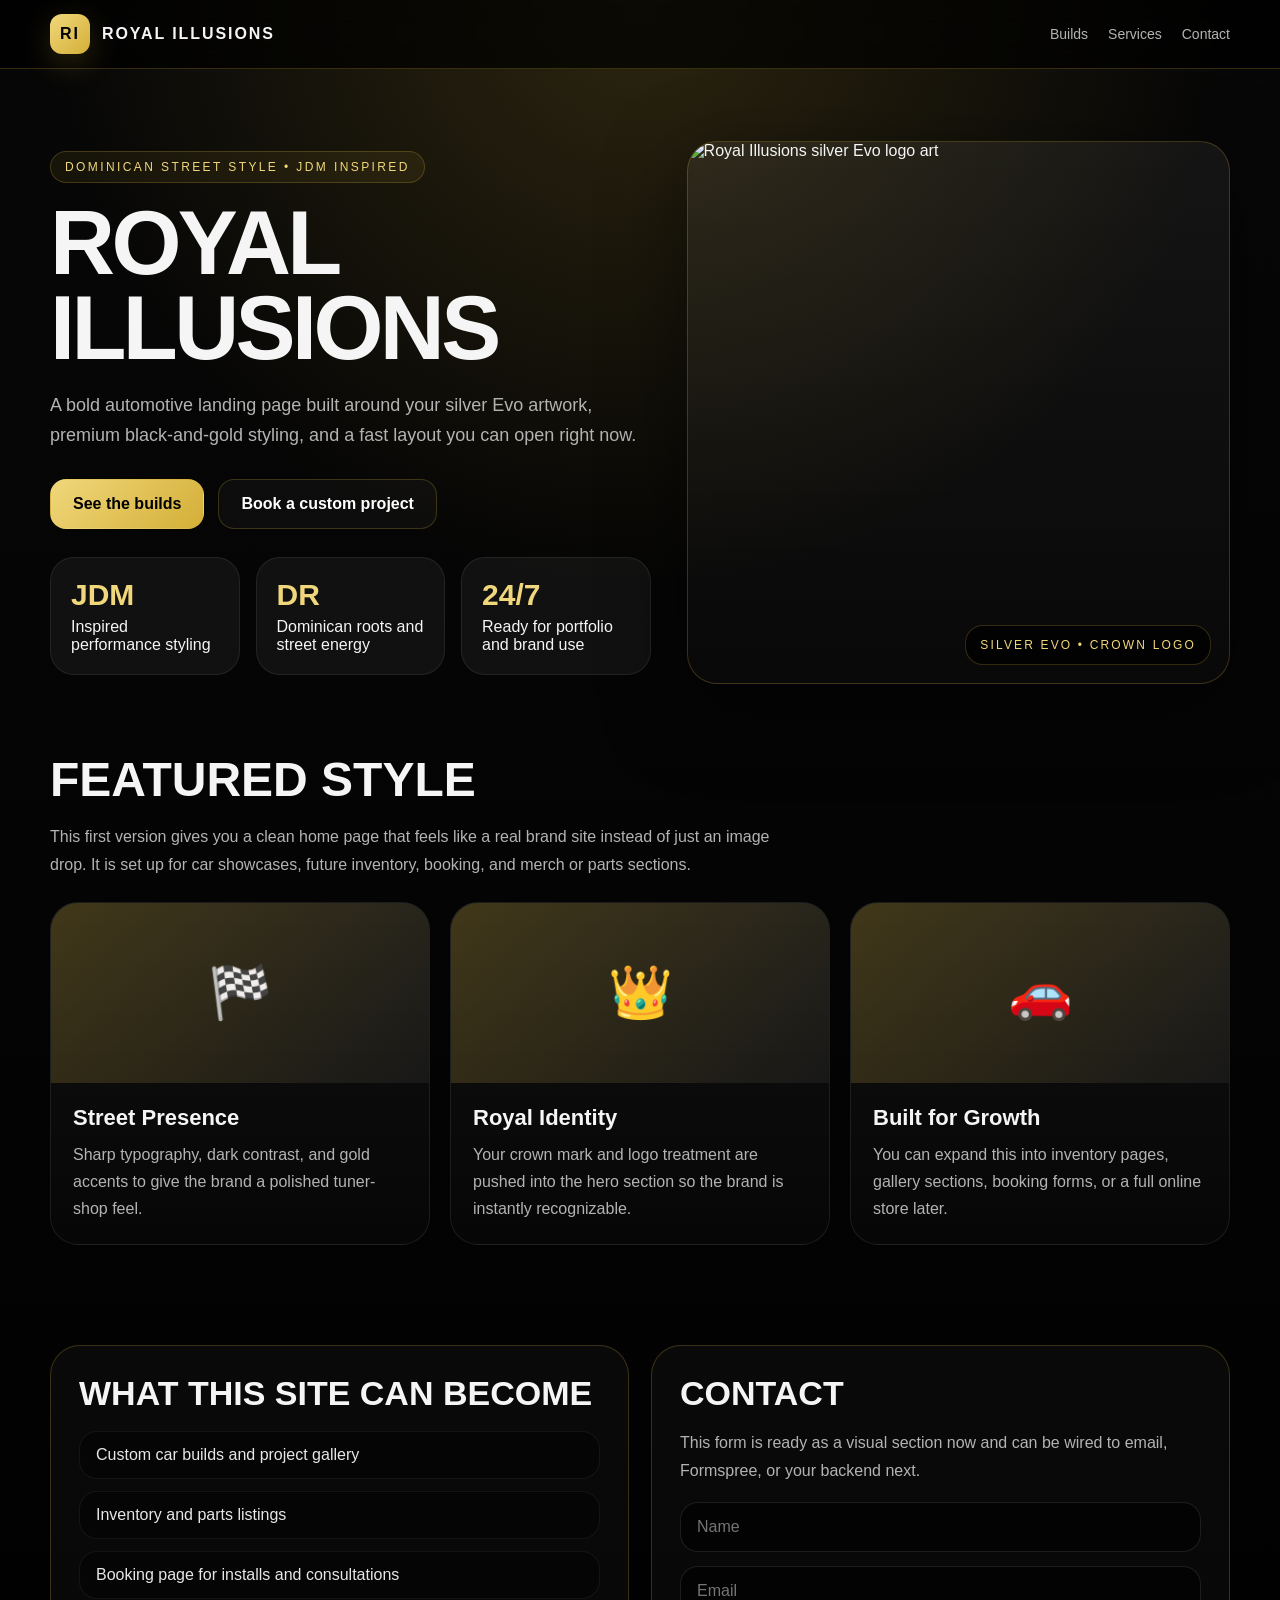
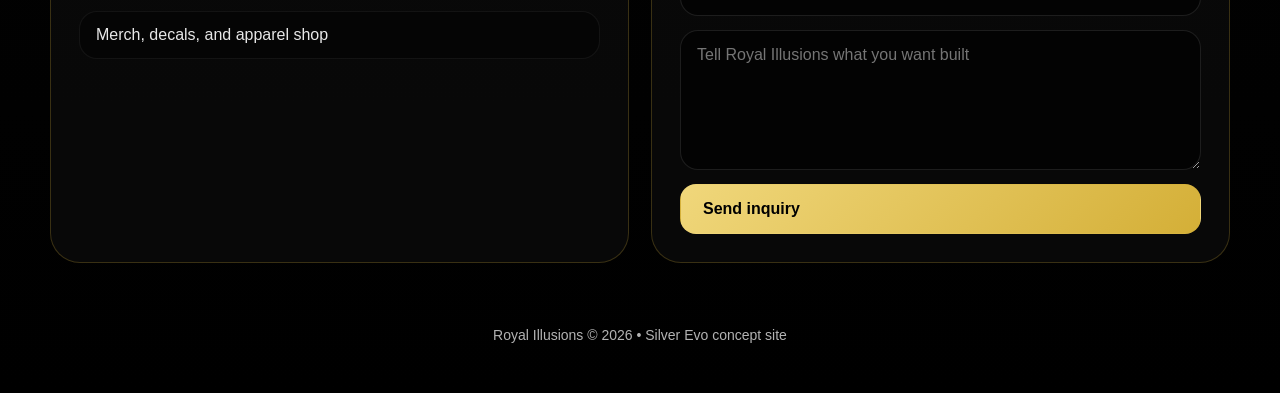
==== index.html @ 1858a814 "Add files via upload" ====
<!DOCTYPE html>
<html lang="en">
<head>
  <meta charset="UTF-8" />
  <meta name="viewport" content="width=device-width, initial-scale=1.0" />
  <title>Royal Illusions</title>
  <style>
    :root {
      --bg: #050505;
      --panel: rgba(255,255,255,0.05);
      --gold: #d4af37;
      --gold-soft: #f0d77b;
      --text: #f5f5f5;
      --muted: #b3b3b3;
      --line: rgba(212,175,55,0.24);
    }
    * { box-sizing: border-box; }
    html { scroll-behavior: smooth; }
    body {
      margin: 0;
      font-family: Arial, Helvetica, sans-serif;
      background:
        radial-gradient(circle at top, rgba(212,175,55,0.18), transparent 28%),
        linear-gradient(180deg, #070707 0%, #000 100%);
      color: var(--text);
    }
    a { color: inherit; text-decoration: none; }
    .wrap { width: min(1180px, calc(100% - 32px)); margin: 0 auto; }
    .nav {
      position: sticky; top: 0; z-index: 20;
      backdrop-filter: blur(12px);
      background: rgba(0,0,0,0.72);
      border-bottom: 1px solid var(--line);
    }
    .nav-inner {
      display: flex; align-items: center; justify-content: space-between;
      padding: 14px 0;
    }
    .brand { display: flex; align-items: center; gap: 12px; font-weight: 800; letter-spacing: 0.12em; text-transform: uppercase; }
    .brand-mark {
      width: 40px; height: 40px; border-radius: 12px;
      background: linear-gradient(135deg, var(--gold-soft), var(--gold));
      color: #000; display: grid; place-items: center; font-weight: 900;
      box-shadow: 0 10px 30px rgba(212,175,55,0.2);
    }
    .nav-links { display: flex; gap: 20px; color: var(--muted); font-size: 14px; }
    .hero { padding: 72px 0 32px; }
    .hero-grid { display: grid; grid-template-columns: 1.05fr 0.95fr; gap: 36px; align-items: center; }
    .eyebrow {
      display: inline-block; padding: 8px 14px; border: 1px solid var(--line); border-radius: 999px;
      color: var(--gold-soft); font-size: 12px; letter-spacing: 0.2em; text-transform: uppercase; background: rgba(212,175,55,0.08);
    }
    h1 {
      margin: 18px 0 14px; font-size: clamp(48px, 8vw, 90px); line-height: 0.95; text-transform: uppercase;
      letter-spacing: -0.04em;
    }
    .hero p { color: var(--muted); font-size: 18px; line-height: 1.7; max-width: 620px; }
    .cta-row { display: flex; flex-wrap: wrap; gap: 14px; margin-top: 28px; }
    .btn {
      padding: 15px 22px; border-radius: 16px; font-weight: 800; border: 1px solid transparent;
      transition: transform .18s ease, background .18s ease, border-color .18s ease;
      display: inline-flex; align-items: center; gap: 10px;
    }
    .btn:hover { transform: translateY(-1px); }
    .btn-primary { background: linear-gradient(135deg, var(--gold-soft), var(--gold)); color: #000; }
    .btn-secondary { border-color: var(--line); color: #fff; background: rgba(255,255,255,0.03); }
    .hero-card {
      position: relative; border: 1px solid var(--line); border-radius: 30px; overflow: hidden;
      background: linear-gradient(180deg, rgba(255,255,255,0.06), rgba(255,255,255,0.02));
      box-shadow: 0 24px 80px rgba(0,0,0,0.5);
    }
    .hero-card img { width: 100%; display: block; aspect-ratio: 1 / 1; object-fit: cover; }
    .hero-badge {
      position: absolute; right: 18px; bottom: 18px; background: rgba(0,0,0,0.78); border: 1px solid var(--line);
      border-radius: 18px; padding: 12px 14px; color: var(--gold-soft); font-size: 12px; letter-spacing: 0.18em; text-transform: uppercase;
    }
    .stats { display: grid; grid-template-columns: repeat(3, 1fr); gap: 16px; margin-top: 28px; }
    .stat { border: 1px solid rgba(255,255,255,0.08); background: var(--panel); border-radius: 24px; padding: 20px; }
    .stat strong { display: block; font-size: 30px; color: var(--gold-soft); margin-bottom: 6px; }
    .section { padding: 36px 0; }
    .section-title { font-size: clamp(30px, 5vw, 48px); margin: 0 0 12px; text-transform: uppercase; }
    .section-copy { color: var(--muted); max-width: 740px; line-height: 1.7; }
    .cards { margin-top: 24px; display: grid; grid-template-columns: repeat(3, 1fr); gap: 20px; }
    .card {
      border: 1px solid rgba(255,255,255,0.08); background: linear-gradient(180deg, rgba(255,255,255,0.05), rgba(255,255,255,0.02));
      border-radius: 28px; overflow: hidden;
    }
    .card-media {
      height: 180px;
      background: linear-gradient(135deg, rgba(212,175,55,0.25), rgba(255,255,255,0.05));
      display: grid; place-items: center; font-size: 52px;
    }
    .card-body { padding: 22px; }
    .card h3 { margin: 0 0 10px; font-size: 22px; }
    .card p { margin: 0; color: var(--muted); line-height: 1.7; }
    .split { display: grid; grid-template-columns: 1fr 1fr; gap: 22px; margin-top: 28px; }
    .panel { border: 1px solid var(--line); background: rgba(255,255,255,0.03); border-radius: 30px; padding: 28px; }
    .list { margin: 18px 0 0; padding: 0; list-style: none; display: grid; gap: 12px; }
    .list li {
      padding: 14px 16px; border-radius: 18px; background: rgba(0,0,0,0.35); border: 1px solid rgba(255,255,255,0.06);
      color: #e7e7e7;
    }
    form { display: grid; gap: 14px; margin-top: 18px; }
    input, textarea {
      width: 100%; border: 1px solid rgba(255,255,255,0.1); background: rgba(0,0,0,0.56); color: #fff;
      border-radius: 18px; padding: 15px 16px; font: inherit;
    }
    textarea { min-height: 140px; resize: vertical; }
    .footer { padding: 28px 0 50px; color: var(--muted); text-align: center; font-size: 14px; }
    @media (max-width: 920px) {
      .hero-grid, .split, .cards, .stats { grid-template-columns: 1fr; }
      .nav-links { display: none; }
      .hero { padding-top: 42px; }
    }
  </style>
</head>
<body>
  <nav class="nav">
    <div class="wrap nav-inner">
      <div class="brand">
        <div class="brand-mark">RI</div>
        <div>Royal Illusions</div>
      </div>
      <div class="nav-links">
        <a href="#builds">Builds</a>
        <a href="#services">Services</a>
        <a href="#contact">Contact</a>
      </div>
    </div>
  </nav>

  <header class="hero">
    <div class="wrap hero-grid">
      <div>
        <span class="eyebrow">Dominican street style • JDM inspired</span>
        <h1>Royal Illusions</h1>
        <p>
          A bold automotive landing page built around your silver Evo artwork, premium black-and-gold styling,
          and a fast layout you can open right now.
        </p>
        <div class="cta-row">
          <a class="btn btn-primary" href="#builds">See the builds</a>
          <a class="btn btn-secondary" href="#contact">Book a custom project</a>
        </div>
        <div class="stats">
          <div class="stat"><strong>JDM</strong><span>Inspired performance styling</span></div>
          <div class="stat"><strong>DR</strong><span>Dominican roots and street energy</span></div>
          <div class="stat"><strong>24/7</strong><span>Ready for portfolio and brand use</span></div>
        </div>
      </div>
      <div class="hero-card">
        <img src="./royal-illusions-logo.png" alt="Royal Illusions silver Evo logo art" />
        <div class="hero-badge">Silver Evo • Crown logo</div>
      </div>
    </div>
  </header>

  <main>
    <section id="builds" class="section">
      <div class="wrap">
        <h2 class="section-title">Featured Style</h2>
        <p class="section-copy">
          This first version gives you a clean home page that feels like a real brand site instead of just an image drop.
          It is set up for car showcases, future inventory, booking, and merch or parts sections.
        </p>
        <div class="cards">
          <article class="card">
            <div class="card-media">🏁</div>
            <div class="card-body">
              <h3>Street Presence</h3>
              <p>Sharp typography, dark contrast, and gold accents to give the brand a polished tuner-shop feel.</p>
            </div>
          </article>
          <article class="card">
            <div class="card-media">👑</div>
            <div class="card-body">
              <h3>Royal Identity</h3>
              <p>Your crown mark and logo treatment are pushed into the hero section so the brand is instantly recognizable.</p>
            </div>
          </article>
          <article class="card">
            <div class="card-media">🚗</div>
            <div class="card-body">
              <h3>Built for Growth</h3>
              <p>You can expand this into inventory pages, gallery sections, booking forms, or a full online store later.</p>
            </div>
          </article>
        </div>
      </div>
    </section>

    <section id="services" class="section">
      <div class="wrap split">
        <div class="panel">
          <h2 class="section-title" style="font-size: 34px;">What this site can become</h2>
          <ul class="list">
            <li>Custom car builds and project gallery</li>
            <li>Inventory and parts listings</li>
            <li>Booking page for installs and consultations</li>
            <li>Merch, decals, and apparel shop</li>
          </ul>
        </div>
        <div id="contact" class="panel">
          <h2 class="section-title" style="font-size: 34px;">Contact</h2>
          <p class="section-copy">This form is ready as a visual section now and can be wired to email, Formspree, or your backend next.</p>
          <form>
            <input placeholder="Name" />
            <input placeholder="Email" />
            <textarea placeholder="Tell Royal Illusions what you want built"></textarea>
            <a class="btn btn-primary" href="mailto:hello@royalillusions.com">Send inquiry</a>
          </form>
        </div>
      </div>
    </section>
  </main>

  <footer class="footer">
    <div class="wrap">Royal Illusions © 2026 • Silver Evo concept site</div>
  </footer>
</body>
</html>
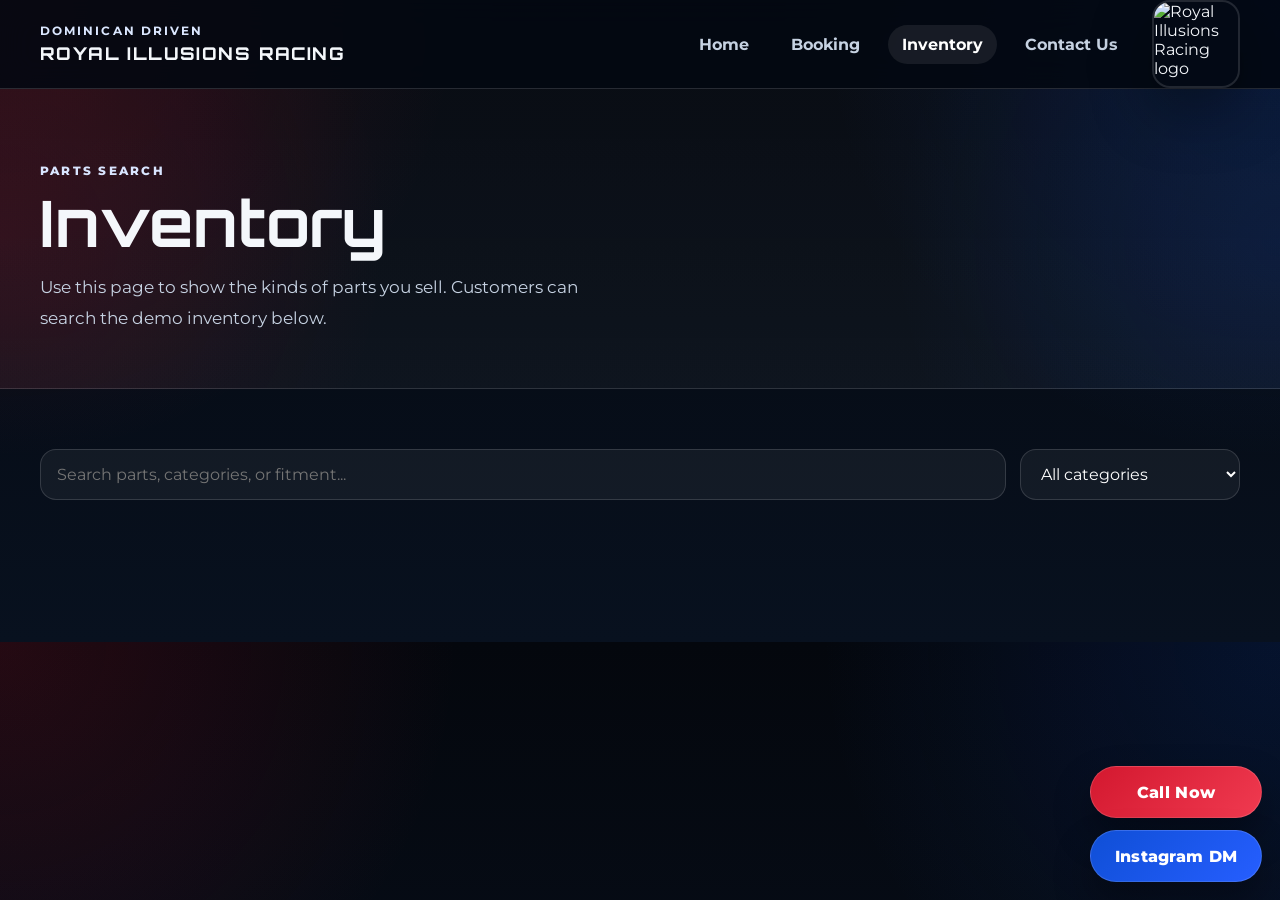
==== commit 332466fd: "Add files via upload" ====
--- a/index.html
+++ b/index.html
@@ -3,219 +3,67 @@
 <head>
   <meta charset="UTF-8" />
   <meta name="viewport" content="width=device-width, initial-scale=1.0" />
-  <title>Royal Illusions</title>
-  <style>
-    :root {
-      --bg: #050505;
-      --panel: rgba(255,255,255,0.05);
-      --gold: #d4af37;
-      --gold-soft: #f0d77b;
-      --text: #f5f5f5;
-      --muted: #b3b3b3;
-      --line: rgba(212,175,55,0.24);
-    }
-    * { box-sizing: border-box; }
-    html { scroll-behavior: smooth; }
-    body {
-      margin: 0;
-      font-family: Arial, Helvetica, sans-serif;
-      background:
-        radial-gradient(circle at top, rgba(212,175,55,0.18), transparent 28%),
-        linear-gradient(180deg, #070707 0%, #000 100%);
-      color: var(--text);
-    }
-    a { color: inherit; text-decoration: none; }
-    .wrap { width: min(1180px, calc(100% - 32px)); margin: 0 auto; }
-    .nav {
-      position: sticky; top: 0; z-index: 20;
-      backdrop-filter: blur(12px);
-      background: rgba(0,0,0,0.72);
-      border-bottom: 1px solid var(--line);
-    }
-    .nav-inner {
-      display: flex; align-items: center; justify-content: space-between;
-      padding: 14px 0;
-    }
-    .brand { display: flex; align-items: center; gap: 12px; font-weight: 800; letter-spacing: 0.12em; text-transform: uppercase; }
-    .brand-mark {
-      width: 40px; height: 40px; border-radius: 12px;
-      background: linear-gradient(135deg, var(--gold-soft), var(--gold));
-      color: #000; display: grid; place-items: center; font-weight: 900;
-      box-shadow: 0 10px 30px rgba(212,175,55,0.2);
-    }
-    .nav-links { display: flex; gap: 20px; color: var(--muted); font-size: 14px; }
-    .hero { padding: 72px 0 32px; }
-    .hero-grid { display: grid; grid-template-columns: 1.05fr 0.95fr; gap: 36px; align-items: center; }
-    .eyebrow {
-      display: inline-block; padding: 8px 14px; border: 1px solid var(--line); border-radius: 999px;
-      color: var(--gold-soft); font-size: 12px; letter-spacing: 0.2em; text-transform: uppercase; background: rgba(212,175,55,0.08);
-    }
-    h1 {
-      margin: 18px 0 14px; font-size: clamp(48px, 8vw, 90px); line-height: 0.95; text-transform: uppercase;
-      letter-spacing: -0.04em;
-    }
-    .hero p { color: var(--muted); font-size: 18px; line-height: 1.7; max-width: 620px; }
-    .cta-row { display: flex; flex-wrap: wrap; gap: 14px; margin-top: 28px; }
-    .btn {
-      padding: 15px 22px; border-radius: 16px; font-weight: 800; border: 1px solid transparent;
-      transition: transform .18s ease, background .18s ease, border-color .18s ease;
-      display: inline-flex; align-items: center; gap: 10px;
-    }
-    .btn:hover { transform: translateY(-1px); }
-    .btn-primary { background: linear-gradient(135deg, var(--gold-soft), var(--gold)); color: #000; }
-    .btn-secondary { border-color: var(--line); color: #fff; background: rgba(255,255,255,0.03); }
-    .hero-card {
-      position: relative; border: 1px solid var(--line); border-radius: 30px; overflow: hidden;
-      background: linear-gradient(180deg, rgba(255,255,255,0.06), rgba(255,255,255,0.02));
-      box-shadow: 0 24px 80px rgba(0,0,0,0.5);
-    }
-    .hero-card img { width: 100%; display: block; aspect-ratio: 1 / 1; object-fit: cover; }
-    .hero-badge {
-      position: absolute; right: 18px; bottom: 18px; background: rgba(0,0,0,0.78); border: 1px solid var(--line);
-      border-radius: 18px; padding: 12px 14px; color: var(--gold-soft); font-size: 12px; letter-spacing: 0.18em; text-transform: uppercase;
-    }
-    .stats { display: grid; grid-template-columns: repeat(3, 1fr); gap: 16px; margin-top: 28px; }
-    .stat { border: 1px solid rgba(255,255,255,0.08); background: var(--panel); border-radius: 24px; padding: 20px; }
-    .stat strong { display: block; font-size: 30px; color: var(--gold-soft); margin-bottom: 6px; }
-    .section { padding: 36px 0; }
-    .section-title { font-size: clamp(30px, 5vw, 48px); margin: 0 0 12px; text-transform: uppercase; }
-    .section-copy { color: var(--muted); max-width: 740px; line-height: 1.7; }
-    .cards { margin-top: 24px; display: grid; grid-template-columns: repeat(3, 1fr); gap: 20px; }
-    .card {
-      border: 1px solid rgba(255,255,255,0.08); background: linear-gradient(180deg, rgba(255,255,255,0.05), rgba(255,255,255,0.02));
-      border-radius: 28px; overflow: hidden;
-    }
-    .card-media {
-      height: 180px;
-      background: linear-gradient(135deg, rgba(212,175,55,0.25), rgba(255,255,255,0.05));
-      display: grid; place-items: center; font-size: 52px;
-    }
-    .card-body { padding: 22px; }
-    .card h3 { margin: 0 0 10px; font-size: 22px; }
-    .card p { margin: 0; color: var(--muted); line-height: 1.7; }
-    .split { display: grid; grid-template-columns: 1fr 1fr; gap: 22px; margin-top: 28px; }
-    .panel { border: 1px solid var(--line); background: rgba(255,255,255,0.03); border-radius: 30px; padding: 28px; }
-    .list { margin: 18px 0 0; padding: 0; list-style: none; display: grid; gap: 12px; }
-    .list li {
-      padding: 14px 16px; border-radius: 18px; background: rgba(0,0,0,0.35); border: 1px solid rgba(255,255,255,0.06);
-      color: #e7e7e7;
-    }
-    form { display: grid; gap: 14px; margin-top: 18px; }
-    input, textarea {
-      width: 100%; border: 1px solid rgba(255,255,255,0.1); background: rgba(0,0,0,0.56); color: #fff;
-      border-radius: 18px; padding: 15px 16px; font: inherit;
-    }
-    textarea { min-height: 140px; resize: vertical; }
-    .footer { padding: 28px 0 50px; color: var(--muted); text-align: center; font-size: 14px; }
-    @media (max-width: 920px) {
-      .hero-grid, .split, .cards, .stats { grid-template-columns: 1fr; }
-      .nav-links { display: none; }
-      .hero { padding-top: 42px; }
-    }
-  </style>
+  <title>Inventory | ROYAL ILLUSIONS RACING</title>
+  <link rel="preconnect" href="https://fonts.googleapis.com">
+  <link rel="preconnect" href="https://fonts.gstatic.com" crossorigin>
+  <link href="https://fonts.googleapis.com/css2?family=Orbitron:wght@500;700;800&family=Montserrat:wght@400;500;600;700;800&display=swap" rel="stylesheet">
+  <link rel="stylesheet" href="../styles.css" />
 </head>
 <body>
-  <nav class="nav">
-    <div class="wrap nav-inner">
-      <div class="brand">
-        <div class="brand-mark">RI</div>
-        <div>Royal Illusions</div>
-      </div>
-      <div class="nav-links">
-        <a href="#builds">Builds</a>
-        <a href="#services">Services</a>
-        <a href="#contact">Contact</a>
-      </div>
-    </div>
-  </nav>
-
-  <header class="hero">
-    <div class="wrap hero-grid">
-      <div>
-        <span class="eyebrow">Dominican street style • JDM inspired</span>
-        <h1>Royal Illusions</h1>
-        <p>
-          A bold automotive landing page built around your silver Evo artwork, premium black-and-gold styling,
-          and a fast layout you can open right now.
-        </p>
-        <div class="cta-row">
-          <a class="btn btn-primary" href="#builds">See the builds</a>
-          <a class="btn btn-secondary" href="#contact">Book a custom project</a>
-        </div>
-        <div class="stats">
-          <div class="stat"><strong>JDM</strong><span>Inspired performance styling</span></div>
-          <div class="stat"><strong>DR</strong><span>Dominican roots and street energy</span></div>
-          <div class="stat"><strong>24/7</strong><span>Ready for portfolio and brand use</span></div>
-        </div>
-      </div>
-      <div class="hero-card">
-        <img src="./royal-illusions-logo.png" alt="Royal Illusions silver Evo logo art" />
-        <div class="hero-badge">Silver Evo • Crown logo</div>
-      </div>
+  <header class="site-header">
+    <div class="container nav-bar">
+      <a href="../index.html" class="brand-wordmark">
+        <span class="brand-mini">Dominican Driven</span>
+        <span class="brand-main">ROYAL ILLUSIONS RACING</span>
+      </a>
+      <nav class="main-nav">
+        <a href="../index.html">Home</a>
+        <a href="../booking/index.html">Booking</a>
+        <a href="index.html" class="active">Inventory</a>
+        <a href="../contact.html">Contact Us</a>
+      </nav>
+      <a href="../index.html" class="header-logo-link">
+        <img src="../assets/logo.png" alt="Royal Illusions Racing logo" class="header-logo" />
+      </a>
     </div>
   </header>
 
-  <main>
-    <section id="builds" class="section">
-      <div class="wrap">
-        <h2 class="section-title">Featured Style</h2>
-        <p class="section-copy">
-          This first version gives you a clean home page that feels like a real brand site instead of just an image drop.
-          It is set up for car showcases, future inventory, booking, and merch or parts sections.
+  <main class="page-main">
+    <section class="page-hero inventory-hero">
+      <div class="container">
+        <p class="eyebrow">Parts Search</p>
+        <h1>Inventory</h1>
+        <p class="hero-text narrow">
+          Use this page to show the kinds of parts you sell. Customers can search the demo inventory below.
         </p>
-        <div class="cards">
-          <article class="card">
-            <div class="card-media">🏁</div>
-            <div class="card-body">
-              <h3>Street Presence</h3>
-              <p>Sharp typography, dark contrast, and gold accents to give the brand a polished tuner-shop feel.</p>
-            </div>
-          </article>
-          <article class="card">
-            <div class="card-media">👑</div>
-            <div class="card-body">
-              <h3>Royal Identity</h3>
-              <p>Your crown mark and logo treatment are pushed into the hero section so the brand is instantly recognizable.</p>
-            </div>
-          </article>
-          <article class="card">
-            <div class="card-media">🚗</div>
-            <div class="card-body">
-              <h3>Built for Growth</h3>
-              <p>You can expand this into inventory pages, gallery sections, booking forms, or a full online store later.</p>
-            </div>
-          </article>
-        </div>
       </div>
     </section>
 
-    <section id="services" class="section">
-      <div class="wrap split">
-        <div class="panel">
-          <h2 class="section-title" style="font-size: 34px;">What this site can become</h2>
-          <ul class="list">
-            <li>Custom car builds and project gallery</li>
-            <li>Inventory and parts listings</li>
-            <li>Booking page for installs and consultations</li>
-            <li>Merch, decals, and apparel shop</li>
-          </ul>
+    <section class="section">
+      <div class="container">
+        <div class="inventory-toolbar">
+          <input type="text" id="inventorySearch" placeholder="Search parts, categories, or fitment..." />
+          <select id="categoryFilter">
+            <option value="all">All categories</option>
+            <option value="Brakes">Brakes</option>
+            <option value="Suspension">Suspension</option>
+            <option value="Lighting">Lighting</option>
+            <option value="Performance">Performance</option>
+            <option value="Wheels">Wheels</option>
+          </select>
         </div>
-        <div id="contact" class="panel">
-          <h2 class="section-title" style="font-size: 34px;">Contact</h2>
-          <p class="section-copy">This form is ready as a visual section now and can be wired to email, Formspree, or your backend next.</p>
-          <form>
-            <input placeholder="Name" />
-            <input placeholder="Email" />
-            <textarea placeholder="Tell Royal Illusions what you want built"></textarea>
-            <a class="btn btn-primary" href="mailto:hello@royalillusions.com">Send inquiry</a>
-          </form>
-        </div>
+
+        <div class="inventory-grid" id="inventoryGrid"></div>
       </div>
     </section>
   </main>
 
-  <footer class="footer">
-    <div class="wrap">Royal Illusions © 2026 • Silver Evo concept site</div>
-  </footer>
+  <script src="../script.js"></script>
+
+  <div class="floating-actions">
+    <a class="floating-btn call-btn" href="tel:2409197784" aria-label="Call now">Call Now</a>
+    <a class="floating-btn ig-btn" href="https://instagram.com/royal_illusions_z" target="_blank" rel="noopener" aria-label="Instagram DM">Instagram DM</a>
+  </div>
+
 </body>
 </html>
--- a/styles.css
+++ b/styles.css
@@ -0,0 +1,531 @@
+* { box-sizing: border-box; }
+
+:root {
+  --bg: #05080f;
+  --surface: rgba(255,255,255,0.08);
+  --surface-2: rgba(255,255,255,0.05);
+  --text: #f4f7fb;
+  --muted: #c6d2e2;
+  --blue: #0f4fd6;
+  --red: #d3182f;
+  --white: #ffffff;
+  --line: rgba(255,255,255,0.14);
+  --shadow: 0 22px 60px rgba(0,0,0,0.36);
+  --radius: 24px;
+  --max: 1200px;
+}
+
+html { scroll-behavior: smooth; }
+
+body {
+  margin: 0;
+  font-family: 'Montserrat', sans-serif;
+  color: var(--text);
+  background:
+    radial-gradient(circle at top left, rgba(211,24,47,0.16), transparent 32%),
+    radial-gradient(circle at top right, rgba(15,79,214,0.16), transparent 32%),
+    linear-gradient(180deg, #04070d 0%, #08111f 100%);
+}
+
+a { color: inherit; text-decoration: none; }
+img { display: block; max-width: 100%; }
+
+.container {
+  width: min(calc(100% - 32px), var(--max));
+  margin: 0 auto;
+}
+
+.site-header {
+  position: sticky;
+  top: 0;
+  z-index: 50;
+  backdrop-filter: blur(16px);
+  background: rgba(4, 9, 18, 0.84);
+  border-bottom: 1px solid var(--line);
+}
+
+.nav-bar {
+  min-height: 88px;
+  display: grid;
+  grid-template-columns: 1fr auto auto;
+  align-items: center;
+  gap: 20px;
+}
+
+.brand-wordmark {
+  display: inline-flex;
+  flex-direction: column;
+  gap: 4px;
+}
+
+.brand-mini {
+  color: #dbe7ff;
+  letter-spacing: .18em;
+  text-transform: uppercase;
+  font-size: .72rem;
+  font-weight: 700;
+}
+
+.brand-main {
+  font-family: 'Orbitron', sans-serif;
+  font-size: 1.1rem;
+  font-weight: 800;
+  letter-spacing: .08em;
+}
+
+.main-nav {
+  display: flex;
+  flex-wrap: wrap;
+  gap: 14px;
+}
+
+.main-nav a {
+  padding: 10px 14px;
+  border-radius: 999px;
+  font-weight: 700;
+  color: var(--muted);
+}
+
+.main-nav a.active,
+.main-nav a:hover {
+  background: rgba(255,255,255,0.08);
+  color: var(--white);
+}
+
+.header-logo-link {
+  justify-self: end;
+}
+
+.header-logo {
+  width: 88px;
+  height: 88px;
+  object-fit: cover;
+  border-radius: 18px;
+  border: 2px solid rgba(255,255,255,0.12);
+  box-shadow: var(--shadow);
+}
+
+.hero-section {
+  position: relative;
+  overflow: hidden;
+  min-height: 84vh;
+  display: flex;
+  align-items: center;
+}
+
+.hero-bg {
+  position: absolute;
+  inset: 0;
+  background:
+    linear-gradient(115deg, rgba(0,0,0,0.62), rgba(0,0,0,0.26)),
+    radial-gradient(circle at 22% 60%, rgba(211,24,47,0.22), transparent 22%),
+    radial-gradient(circle at 78% 34%, rgba(15,79,214,0.22), transparent 24%);
+}
+
+.hero-overlay {
+  position: absolute;
+  inset: 0;
+  background-image:
+    linear-gradient(to right, rgba(255,255,255,0.04) 1px, transparent 1px),
+    linear-gradient(to bottom, rgba(255,255,255,0.04) 1px, transparent 1px);
+  background-size: 44px 44px;
+  mask-image: linear-gradient(180deg, rgba(0,0,0,1), rgba(0,0,0,.3));
+}
+
+.hero-grid,
+.stats-grid,
+.split-grid,
+.footer-grid,
+.booking-grid,
+.contact-grid {
+  display: grid;
+  gap: 24px;
+}
+
+.hero-grid {
+  position: relative;
+  z-index: 2;
+  grid-template-columns: 1.25fr .9fr;
+  align-items: center;
+  padding: 72px 0;
+}
+
+.eyebrow {
+  margin: 0 0 12px;
+  color: #d9e5ff;
+  letter-spacing: .18em;
+  text-transform: uppercase;
+  font-size: .78rem;
+  font-weight: 800;
+}
+
+h1, h2, h3, h4 { margin-top: 0; }
+
+.hero-copy h1,
+.page-hero h1 {
+  font-family: 'Orbitron', sans-serif;
+  font-size: clamp(2.6rem, 5vw, 5rem);
+  line-height: 1.02;
+  margin-bottom: 16px;
+}
+
+.hero-copy h1 span {
+  display: inline-block;
+  background: linear-gradient(90deg, #ffffff 0%, #cfe0ff 45%, #ffffff 100%);
+  -webkit-background-clip: text;
+  -webkit-text-fill-color: transparent;
+}
+
+.hero-text {
+  font-size: 1.06rem;
+  line-height: 1.8;
+  color: var(--muted);
+  max-width: 65ch;
+}
+
+.hero-text.narrow { max-width: 52ch; }
+
+.hero-actions,
+.form-actions,
+.tag-row {
+  display: flex;
+  flex-wrap: wrap;
+  gap: 14px;
+}
+
+.hero-actions { margin-top: 26px; }
+
+.hero-contact-strip {
+  display: flex;
+  flex-wrap: wrap;
+  align-items: center;
+  gap: 12px;
+  margin-top: 22px;
+  color: #eef4ff;
+  font-weight: 700;
+}
+
+.divider-dot {
+  width: 7px;
+  height: 7px;
+  border-radius: 999px;
+  background: linear-gradient(180deg, var(--white), #a9bddf);
+}
+
+.glass-card,
+.stat-card,
+.content-panel,
+.promo-box,
+.form-card,
+.info-card,
+.contact-card,
+.inventory-card {
+  background: linear-gradient(180deg, rgba(255,255,255,0.09), rgba(255,255,255,0.05));
+  border: 1px solid var(--line);
+  border-radius: var(--radius);
+  box-shadow: var(--shadow);
+}
+
+.glass-card,
+.form-card,
+.info-card,
+.contact-card,
+.content-panel,
+.promo-box {
+  padding: 24px;
+}
+
+.card-flag {
+  display: flex;
+  overflow: hidden;
+  border-radius: 999px;
+  border: 1px solid var(--line);
+  margin-bottom: 20px;
+  height: 12px;
+}
+
+.flag-blue, .flag-white, .flag-red {
+  flex: 1;
+}
+.flag-blue { background: var(--blue); }
+.flag-white { background: var(--white); }
+.flag-red { background: var(--red); }
+
+.check-list {
+  padding-left: 18px;
+  color: var(--muted);
+  line-height: 1.9;
+}
+
+.feature-band,
+.section,
+.page-main {
+  padding: 60px 0;
+}
+
+.page-main { padding-top: 0; }
+
+.stats-grid,
+.footer-grid {
+  grid-template-columns: repeat(3, 1fr);
+}
+
+.stat-card {
+  padding: 22px;
+}
+
+.split-grid {
+  grid-template-columns: 1.2fr .8fr;
+  align-items: stretch;
+}
+
+.tag-row span {
+  padding: 10px 14px;
+  border-radius: 999px;
+  background: rgba(255,255,255,0.06);
+  border: 1px solid var(--line);
+  color: var(--muted);
+  font-weight: 700;
+}
+
+.btn {
+  display: inline-flex;
+  align-items: center;
+  justify-content: center;
+  min-height: 48px;
+  padding: 12px 18px;
+  border-radius: 999px;
+  font-weight: 800;
+  border: 1px solid transparent;
+  transition: transform .18s ease, opacity .18s ease;
+}
+
+.btn:hover { transform: translateY(-1px); }
+
+.btn-primary {
+  background: linear-gradient(135deg, var(--red), #ef3148);
+  color: var(--white);
+}
+
+.btn-secondary {
+  background: rgba(255,255,255,0.05);
+  border-color: var(--line);
+  color: var(--white);
+}
+
+.page-hero {
+  padding: 74px 0 38px;
+  border-bottom: 1px solid var(--line);
+  background:
+    radial-gradient(circle at left, rgba(211,24,47,0.12), transparent 30%),
+    radial-gradient(circle at right, rgba(15,79,214,0.12), transparent 30%),
+    linear-gradient(180deg, rgba(255,255,255,0.02), rgba(255,255,255,0.03));
+}
+
+.booking-grid,
+.contact-grid {
+  grid-template-columns: 1.15fr .85fr;
+  align-items: start;
+}
+
+.form-row {
+  display: grid;
+  gap: 16px;
+  margin-bottom: 16px;
+}
+
+.two-col {
+  grid-template-columns: 1fr 1fr;
+}
+
+label {
+  display: grid;
+  gap: 8px;
+  font-weight: 700;
+}
+
+input, select, textarea {
+  width: 100%;
+  padding: 14px 16px;
+  border-radius: 16px;
+  border: 1px solid var(--line);
+  background: rgba(255,255,255,0.05);
+  color: var(--white);
+  font: inherit;
+}
+
+textarea { resize: vertical; min-height: 140px; }
+
+.info-box {
+  margin-top: 18px;
+  padding: 18px;
+  border-radius: 20px;
+  background: rgba(255,255,255,0.04);
+  border: 1px solid var(--line);
+}
+
+.inventory-toolbar {
+  display: grid;
+  grid-template-columns: 1fr 220px;
+  gap: 14px;
+  margin-bottom: 22px;
+}
+
+.inventory-grid {
+  display: grid;
+  grid-template-columns: repeat(3, 1fr);
+  gap: 18px;
+}
+
+.inventory-card {
+  padding: 20px;
+}
+
+.inventory-meta {
+  display: flex;
+  flex-wrap: wrap;
+  gap: 10px;
+  margin: 14px 0;
+}
+
+.meta-pill {
+  padding: 8px 10px;
+  border-radius: 999px;
+  background: rgba(255,255,255,0.06);
+  border: 1px solid var(--line);
+  color: var(--muted);
+  font-size: .9rem;
+  font-weight: 700;
+}
+
+.inventory-price {
+  font-family: 'Orbitron', sans-serif;
+  font-size: 1.2rem;
+  color: #ffffff;
+}
+
+.big-contact {
+  background:
+    linear-gradient(135deg, rgba(15,79,214,0.17), rgba(211,24,47,0.17)),
+    rgba(255,255,255,0.06);
+}
+
+.site-footer {
+  border-top: 1px solid var(--line);
+  padding: 34px 0 50px;
+  background: rgba(0,0,0,0.18);
+}
+
+.site-footer a,
+.site-footer p,
+.stat-card p,
+.content-panel p,
+.promo-box p,
+.info-card p,
+.contact-card p,
+.inventory-card p {
+  color: var(--muted);
+}
+
+.site-footer a { display: block; margin: 8px 0; }
+
+.notice {
+  margin-top: 16px;
+  padding: 14px 16px;
+  border-radius: 16px;
+  background: rgba(15,79,214,0.14);
+  border: 1px solid rgba(255,255,255,0.12);
+  color: #eff5ff;
+  font-weight: 700;
+}
+
+@media (max-width: 980px) {
+  .hero-grid,
+  .stats-grid,
+  .split-grid,
+  .booking-grid,
+  .contact-grid,
+  .footer-grid,
+  .inventory-grid,
+  .inventory-toolbar,
+  .two-col {
+    grid-template-columns: 1fr;
+  }
+
+  .nav-bar {
+    grid-template-columns: 1fr;
+    justify-items: center;
+    text-align: center;
+    padding: 16px 0;
+  }
+
+  .main-nav {
+    justify-content: center;
+  }
+}
+
+@media (max-width: 640px) {
+  .header-logo {
+    width: 72px;
+    height: 72px;
+  }
+
+  .hero-copy h1,
+  .page-hero h1 {
+    font-size: 2.3rem;
+  }
+
+  .main-nav a {
+    padding: 8px 10px;
+    font-size: .95rem;
+  }
+}
+
+
+.floating-actions {
+  position: fixed;
+  right: 18px;
+  bottom: 18px;
+  z-index: 999;
+  display: flex;
+  flex-direction: column;
+  gap: 12px;
+}
+
+.floating-btn {
+  display: inline-flex;
+  align-items: center;
+  justify-content: center;
+  min-width: 172px;
+  min-height: 52px;
+  padding: 12px 18px;
+  border-radius: 999px;
+  font-weight: 800;
+  letter-spacing: .02em;
+  box-shadow: 0 18px 36px rgba(0,0,0,0.35);
+  border: 1px solid rgba(255,255,255,0.14);
+  backdrop-filter: blur(12px);
+}
+
+.call-btn {
+  background: linear-gradient(135deg, #d3182f, #f03a50);
+  color: #fff;
+}
+
+.ig-btn {
+  background: linear-gradient(135deg, #0f4fd6, #265eff);
+  color: #fff;
+}
+
+@media (max-width: 640px) {
+  .floating-actions {
+    left: 12px;
+    right: 12px;
+    bottom: 12px;
+  }
+
+  .floating-btn {
+    width: 100%;
+    min-width: 0;
+  }
+}
